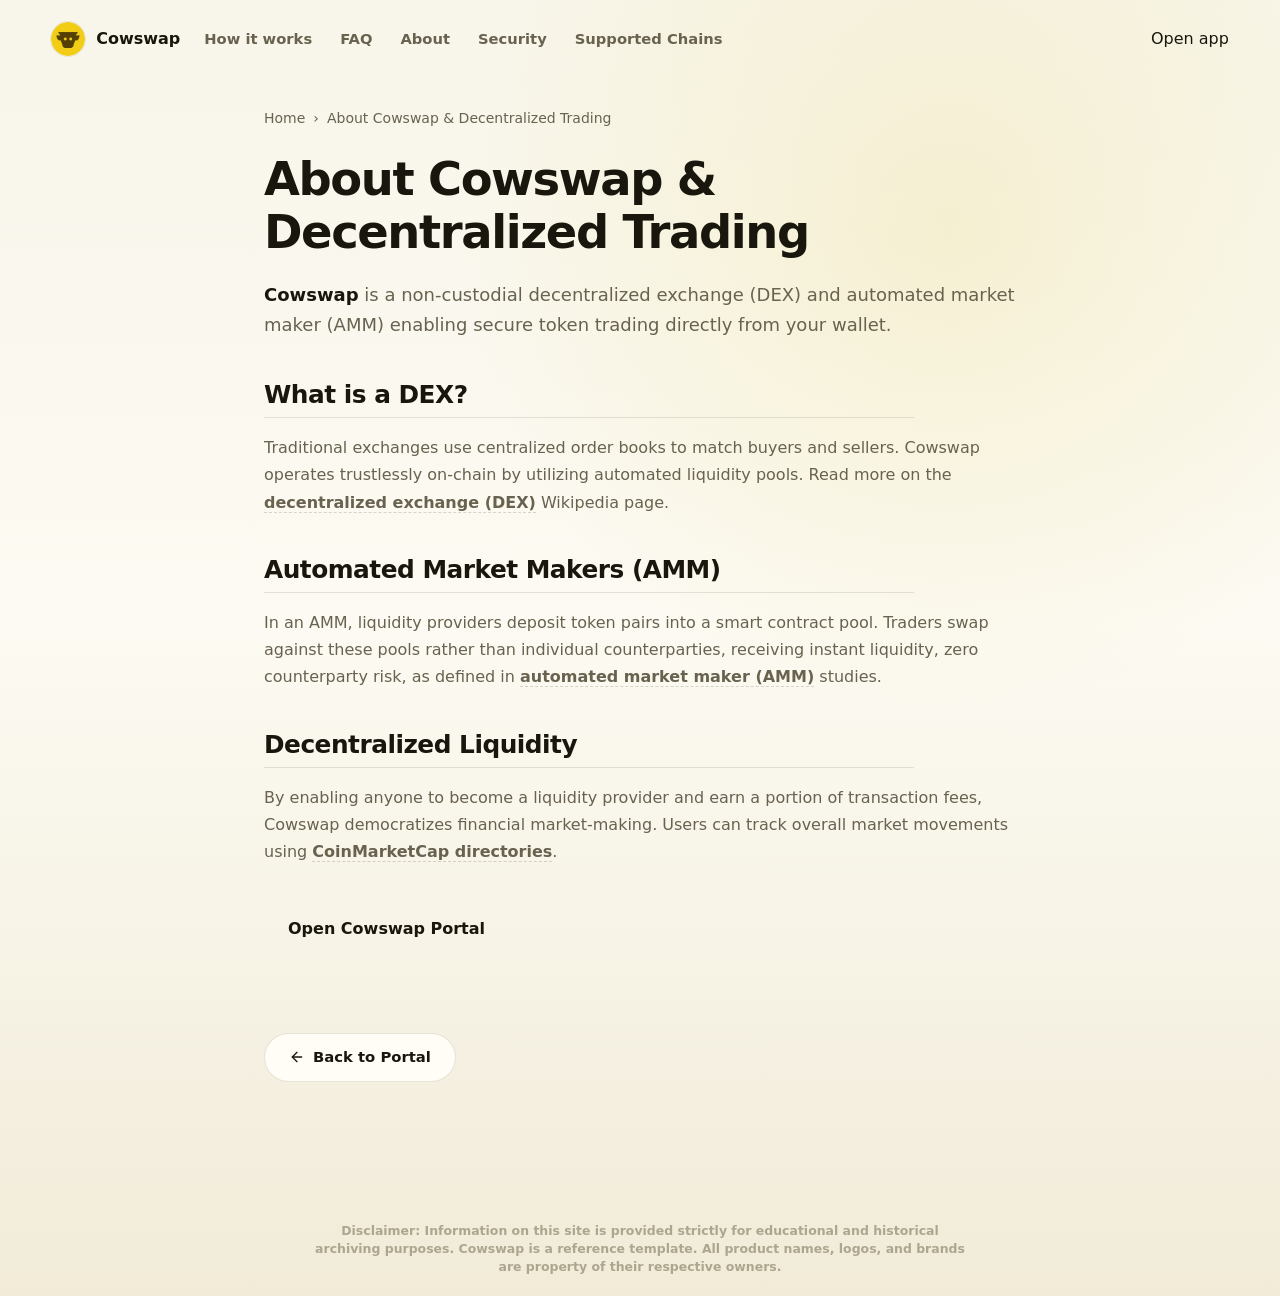
==== about/index.html @ c0c486d5 "Update" ====
<!doctype html>
<html lang="en">
<head>
  <meta charset="utf-8">
  <meta name="viewport" content="width=device-width, initial-scale=1, viewport-fit=cover">
  <title>About Cowswap & Decentralized Trading</title>
  <meta name="description" content="<strong>Cowswap</strong> is a non-custodial decentralized exchange (DEX) and automated market maker (AMM) enabling secure token trading directly from ">
  <link rel="canonical" href="https://cowswap-app.github.io/about/">
  <meta name="robots" content="index,follow">
  <meta property="og:type" content="website">
  <meta property="og:title" content="About Cowswap & Decentralized Trading">
  <meta property="og:description" content="<strong>Cowswap</strong> is a non-custodial decentralized exchange (DEX) and automated market maker (AMM) enabling secure token trading directly from ">
  <meta property="og:url" content="https://cowswap-app.github.io/about/">
  <meta property="og:image" content="https://cowswap-app.github.io/og-cover.png">
  <meta name="twitter:card" content="summary">
  <meta name="twitter:title" content="About Cowswap & Decentralized Trading">
  <meta name="twitter:description" content="<strong>Cowswap</strong> is a non-custodial decentralized exchange (DEX) and automated market maker (AMM) enabling secure token trading directly from ">
  <link rel="icon" type="image/png" href="../favicon.png">
  <link rel="manifest" href="../site.webmanifest">
  <link rel="apple-touch-icon" href="../favicon.png">
  <style>


:root{
  --base:#F8F5EA;
  --base-2:#F1EBD8;
  --surface:#FFFDF6;
  --surface-2:#FBF7EA;
  --ink:#19170D;
  --muted:#68624F;
  --faint:#91896F;
  --line:rgba(47,41,20,.12);
  --line-strong:rgba(47,41,20,.18);
  --accent:#D8BF18;
  --accent-ink:#4C3D00;
  --accent-soft:rgba(216,191,24,.16);
  --shadow:0 34px 84px -52px rgba(42,35,10,.44);
}

*{box-sizing:border-box}

html,
body{
  margin:0;
  min-height:100%;
  overflow-x:hidden;
}

body{
  min-height:100vh;
  min-height:100dvh;
  background:
    radial-gradient(circle at 74% 18%, rgba(216,191,24,.13), transparent 34%),
    linear-gradient(180deg, var(--base) 0%, #FCFAF2 48%, var(--base-2) 100%);
  color:var(--ink);
  font-family:Inter, ui-sans-serif, system-ui, -apple-system, BlinkMacSystemFont, "Segoe UI", sans-serif;
  line-height:1.5;
  -webkit-font-smoothing:antialiased;
  display:grid;
  grid-template-rows:auto minmax(0, 1fr) auto;
}

a{color:inherit;text-decoration:none}
img{display:block;max-width:100%}
h1,h2,p{margin:0}

.topbar{
  display:flex;
  align-items:center;
  gap:24px;
  padding:22px clamp(20px, 4vw, 56px) 12px;
}

.brand{
  display:inline-flex;
  align-items:center;
  gap:11px;
  min-width:0;
  font-weight:850;
  letter-spacing:0;
}

.brand img{
  width:34px;
  height:34px;
  border-radius:50%;
  box-shadow:0 0 0 1px rgba(47,41,20,.08), 0 12px 22px -18px rgba(47,41,20,.8);
}

.brand span{white-space:nowrap}
.spacer{flex:1}

.nav{
  display:flex;
  align-items:center;
  justify-content:flex-end;
  gap:28px;
}

.nav a{
  color:var(--muted);
  font-size:.92rem;
  font-weight:650;
  transition:color .16s ease;
}

.nav a:hover{color:var(--ink)}

.page{
  min-height:0;
  display:grid;
  grid-template-rows:minmax(0, 1fr) auto;
  gap:20px;
  padding:18px clamp(20px, 4vw, 56px) 0;
}

.command-deck{
  width:min(1180px, 100%);
  min-height:0;
  margin:0 auto;
  display:grid;
  grid-template-columns:minmax(0, .94fr) minmax(360px, .72fr);
  align-items:center;
  gap:clamp(28px, 5vw, 76px);
}

.copy-panel{
  min-width:0;
  padding-bottom:6px;
}


h1{
  margin-top:22px;
  font-size:clamp(4.4rem, 10vw, 9.1rem);
  line-height:.88;
  font-weight:900;
  letter-spacing:0;
}

.deck{
  max-width:680px;
  margin-top:24px;
  color:var(--muted);
  font-size:clamp(1.04rem, 1.7vw, 1.32rem);
  line-height:1.55;
}

h2{
  max-width:650px;
  margin-top:26px;
  color:var(--ink);
  font-size:clamp(1.26rem, 2.3vw, 2.1rem);
  line-height:1.14;
  font-weight:850;
  letter-spacing:0;
}

.chips{
  display:flex;
  flex-wrap:wrap;
  gap:10px;
  margin-top:22px;
}

.chips span{
  display:inline-flex;
  align-items:center;
  min-height:34px;
  padding:0 13px;
  border:1px solid var(--line);
  border-radius:999px;
  background:rgba(255,253,246,.62);
  color:var(--muted);
  font-size:.9rem;
  font-weight:720;
}

.cta{
  display:inline-flex;
  align-items:center;
  justify-content:center;
  min-height:54px;
  border-radius:8px;
  font-size:1rem;
  font-weight:850;
  transition:transform .16s ease, box-shadow .16s ease, background .16s ease;
  white-space:nowrap;
}

.cta-primary{
  min-height:60px;
  margin-top:30px;
  min-width:156px;
  padding:0 32px;
  background:var(--accent);
  color:var(--accent-ink);
  font-size:1.05rem;
  box-shadow:0 22px 34px -26px rgba(76,61,0,.72);
}

.cta:hover{
  transform:translateY(-1px);
}

.cta-primary:hover,
.card-cta:hover{
  background:#E1C820;
  box-shadow:0 26px 38px -26px rgba(76,61,0,.78);
}

.preview-card{
  width:100%;
  min-width:0;
  border:1px solid var(--line-strong);
  border-radius:8px;
  background:
    linear-gradient(180deg, rgba(255,253,246,.92), rgba(247,241,222,.88));
  box-shadow:var(--shadow);
  padding:20px;
  position:relative;
  overflow:hidden;
}

.preview-card:before{
  content:"";
  position:absolute;
  inset:0;
  background:linear-gradient(135deg, rgba(255,255,255,.48), transparent 42%);
  pointer-events:none;
}

.window-bar,
.route-shell,
.route-meta,
.card-cta{
  position:relative;
  z-index:1;
}

.window-bar{
  display:flex;
  align-items:center;
  justify-content:space-between;
  gap:12px;
  margin-bottom:18px;
}

.selector-pill,
.preview-pill{
  display:inline-flex;
  align-items:center;
  min-height:32px;
  border-radius:999px;
  font-size:.8rem;
  font-weight:800;
}

.selector-pill{
  padding:0 13px;
  border:1px solid var(--line);
  color:var(--muted);
  background:rgba(255,253,246,.72);
}

.preview-pill{
  padding:0 12px 0 25px;
  border:1px solid rgba(216,191,24,.34);
  color:var(--accent-ink);
  background:var(--accent-soft);
  position:relative;
}

.preview-pill:before{
  content:"";
  position:absolute;
  left:11px;
  width:7px;
  height:7px;
  border-radius:50%;
  background:var(--accent);
  box-shadow:0 0 0 0 rgba(216,191,24,.45);
  animation:pulse 1.8s ease-in-out infinite;
}

.route-shell{
  display:grid;
  grid-template-columns:minmax(0, 1fr) minmax(0, 1fr);
  gap:8px;
  align-items:stretch;
}

.route-panel{
  min-width:0;
  min-height:174px;
  border:1px solid var(--line);
  background:rgba(255,253,246,.72);
  padding:22px;
  display:flex;
  flex-direction:column;
  justify-content:space-between;
}

.route-from{
  border-radius:8px;
}

.route-to{
  border-radius:8px;
}

.route-label{
  color:var(--faint);
  font-size:.74rem;
  font-weight:850;
  letter-spacing:.08em;
  text-transform:uppercase;
}

.asset-row{
  display:flex;
  align-items:center;
  gap:13px;
  min-width:0;
  color:var(--ink);
  font-size:1.35rem;
  font-weight:900;
}

.asset-row img{
  width:42px;
  height:42px;
  border-radius:50%;
  flex:none;
  box-shadow:0 0 0 1px rgba(47,41,20,.08);
}

.asset-row span{
  min-width:0;
  overflow:hidden;
  text-overflow:ellipsis;
  white-space:nowrap;
}

.switch{
  position:absolute;
  left:50%;
  top:50%;
  z-index:2;
  width:48px;
  height:48px;
  transform:translate(-50%, -50%);
  border:1px solid var(--line-strong);
  border-radius:50%;
  background:var(--surface);
  color:var(--accent-ink);
  cursor:pointer;
  display:grid;
  place-items:center;
  box-shadow:0 18px 32px -24px rgba(47,41,20,.75);
  transition:transform .18s ease, background .16s ease, border-color .16s ease;
}

.switch span{
  width:17px;
  height:17px;
  border-right:2px solid currentColor;
  border-bottom:2px solid currentColor;
  transform:rotate(-45deg);
}

.switch:hover{
  background:#FFF9D4;
  border-color:rgba(216,191,24,.48);
  transform:translate(-50%, -50%) scale(1.03);
}

.switch.is-swapped span{
  transform:rotate(135deg);
}

.route-meta{
  margin-top:14px;
  min-height:44px;
  border:1px solid var(--line);
  border-radius:8px;
  background:rgba(255,253,246,.58);
  display:flex;
  align-items:center;
  justify-content:space-between;
  gap:12px;
  padding:0 15px;
  color:var(--muted);
  font-size:.85rem;
  font-weight:780;
}

.hop-line{
  flex:1;
  min-width:52px;
  display:flex;
  align-items:center;
  justify-content:center;
  gap:8px;
}

.hop-line i{
  width:7px;
  height:7px;
  border-radius:50%;
  background:rgba(216,191,24,.34);
}

.card-cta{
  width:100%;
  margin-top:16px;
  background:var(--accent);
  color:var(--accent-ink);
  box-shadow:0 22px 34px -26px rgba(76,61,0,.72);
}

.texture-band{
  width:100vw;
  margin-left:calc(50% - 50vw);
  height:58px;
  overflow:hidden;
  border-top:1px solid var(--line);
  border-bottom:1px solid rgba(47,41,20,.08);
  background:
    linear-gradient(90deg, transparent, rgba(216,191,24,.12), transparent),
    repeating-linear-gradient(135deg, rgba(76,61,0,.055) 0 1px, transparent 1px 16px);
  display:flex;
  align-items:center;
  justify-content:center;
  gap:clamp(36px, 8vw, 110px);
}

.texture-band span{
  width:54px;
  height:54px;
  border-radius:50%;
  background:url("favicon.png") center/cover no-repeat;
  opacity:.08;
  filter:saturate(.8);
  flex:none;
}

.footer{
  display:flex;
  align-items:center;
  justify-content:space-between;
  gap:20px;
  padding:14px clamp(20px, 4vw, 56px) 18px;
  color:var(--faint);
  font-size:.82rem;
  font-weight:650;
}

.footer p:last-child{
  text-align:right;
}

@keyframes pulse{
  0%,100%{box-shadow:0 0 0 0 rgba(216,191,24,.42)}
  50%{box-shadow:0 0 0 7px rgba(216,191,24,0)}
}

@media (min-width:921px){
  body{
    height:100vh;
    height:100dvh;
    overflow:hidden;
  }
}

@media (min-width:921px) and (max-height:760px){
  .topbar{padding-top:14px}
  .page{gap:12px;padding-top:8px}
  h1{font-size:clamp(3.7rem, 8.7vw, 7.2rem);margin-top:14px}
  .deck{margin-top:16px;font-size:1.04rem}
  h2{margin-top:16px;font-size:clamp(1.14rem, 1.8vw, 1.64rem)}
  .chips{margin-top:16px}
  .cta-primary{margin-top:20px}
  .preview-card{padding:16px;border-radius:8px}
  .window-bar{margin-bottom:12px}
  .route-panel{min-height:142px;padding:18px}
  .route-meta{min-height:38px;margin-top:10px}
  .card-cta{min-height:48px;margin-top:12px}
  .texture-band{height:42px}
  .footer{padding-top:10px;padding-bottom:12px}
}

@media (max-width:920px){
  body{
    display:block;
    min-height:100vh;
    min-height:100dvh;
  }

  .topbar{
    padding:18px 20px 6px;
  }

  .nav{
    display:none;
  }

  .page{
    display:block;
    padding:24px 20px 0;
  }

  .command-deck{
    display:grid;
    grid-template-columns:1fr;
    gap:28px;
  }

  h1{
    font-size:clamp(4rem, 18vw, 6.4rem);
    margin-top:18px;
  }

  .deck{
    margin-top:18px;
    font-size:1.04rem;
  }

  h2{
    margin-top:20px;
    font-size:1.42rem;
  }

  .cta-primary{
    margin-top:24px;
  }

  .preview-card{
    border-radius:8px;
  }

  .texture-band{
    margin-top:28px;
    height:50px;
  }

  .footer{
    display:block;
    padding:16px 20px 20px;
  }

  .footer p:last-child{
    margin-top:6px;
    text-align:left;
  }
}

@media (max-width:560px){
  .topbar{padding-left:16px;padding-right:16px}
  .page{padding-left:16px;padding-right:16px}
  .brand img{width:31px;height:31px}
  .chips{gap:8px}
  .chips span{font-size:.84rem}
  .preview-card{padding:14px;border-radius:8px}
  .window-bar{margin-bottom:12px}
  .selector-pill,.preview-pill{font-size:.74rem}
  .route-shell{gap:6px}
  .route-panel{min-height:142px;padding:16px 13px}
  .route-from{border-radius:8px}
  .route-to{border-radius:8px}
  .asset-row{gap:9px;font-size:1.05rem}
  .asset-row img{width:34px;height:34px}
  .switch{width:42px;height:42px}
  .route-meta{font-size:.78rem;padding:0 10px;gap:8px}
  .hop-line{min-width:34px;gap:5px}
  .hop-line i{width:6px;height:6px}
  .footer{padding-left:16px;padding-right:16px}
}

@media (prefers-reduced-motion:reduce){
  *,
  *:before,
  *:after{
    animation-duration:.001ms !important;
    animation-iteration-count:1 !important;
    scroll-behavior:auto !important;
    transition-duration:.001ms !important;
  }
}


  

/* --- Satellite Layout Styles (Appended dynamically by Builder) --- */
:root {
  --bg-fallback: var(--bg, var(--base, #f9fafc));
  --ink-body-fallback: var(--ink-body, var(--text, var(--ink, #1f2937)));
  --muted-fallback: var(--muted, var(--quiet, #4b5563));
  --panel-fallback: var(--panel, var(--surface, #ffffff));
  --panel-strong-fallback: var(--panel-strong, var(--surface-soft, var(--base-deep, #f3f4f6)));
  --line-fallback: var(--line, rgba(0, 0, 0, 0.08));
  --line-strong-fallback: var(--line-strong, rgba(0, 0, 0, 0.14));
  --accent-fallback: var(--accent, #625bf3);
}

body {
  overflow-y: auto !important;
  height: auto !important;
  min-height: 100dvh;
}

.satellite-container {
  max-width: 800px;
  margin: 0 auto;
  padding: 40px 24px 80px;
  width: 100%;
}

.breadcrumb {
  font-size: 0.875rem;
  color: var(--muted-fallback);
  margin-bottom: 24px;
  display: flex;
  align-items: center;
  gap: 8px;
}

.breadcrumb a {
  color: var(--muted-fallback);
  text-decoration: none;
}

.breadcrumb a:hover {
  color: var(--accent-fallback);
}

.satellite-title {
  font-size: clamp(2.1rem, 5.5vw, 2.9rem);
  font-weight: 800;
  letter-spacing: -0.03em;
  line-height: 1.15;
  margin-bottom: 20px;
  color: var(--ink-body-fallback);
}

.satellite-lead {
  font-size: 1.125rem;
  color: var(--muted-fallback);
  line-height: 1.7;
  margin-bottom: 40px;
}

.satellite-lead strong {
  color: var(--ink-body-fallback);
}

.section-block {
  margin-bottom: 40px;
  text-align: left;
}

.section-block h2 {
  font-size: 1.55rem;
  font-weight: 750;
  letter-spacing: -0.02em;
  margin-top: 32px;
  margin-bottom: 16px;
  color: var(--ink-body-fallback);
  border-bottom: 1px solid var(--line-fallback);
  padding-bottom: 8px;
}

.section-block h3 {
  font-size: 1.2rem;
  font-weight: 650;
  margin: 24px 0 12px;
  color: var(--ink-body-fallback);
}

.section-block p {
  color: var(--muted-fallback);
  margin-bottom: 18px;
  line-height: 1.7;
}

.section-block p strong {
  color: var(--ink-body-fallback);
}

.section-block ul, .section-block ol {
  margin: 18px 0;
  padding-left: 24px;
  color: var(--muted-fallback);
}

.section-block li {
  margin-bottom: 8px;
  line-height: 1.65;
}

.section-block li strong {
  color: var(--ink-body-fallback);
}

/* Info Grid Cards */
.info-grid {
  display: grid;
  grid-template-columns: repeat(auto-fill, minmax(240px, 1fr));
  gap: 18px;
  margin: 24px 0;
}

.info-card {
  padding: 22px;
  border-radius: 16px;
  border: 1px solid var(--line-fallback);
  background-color: var(--panel-fallback);
  text-align: left;
}

.info-card h4 {
  font-size: 1rem;
  font-weight: 700;
  margin-top: 0;
  margin-bottom: 8px;
  color: var(--ink-body-fallback);
}

.info-card p {
  font-size: 0.9rem;
  color: var(--muted-fallback);
  margin: 0;
  line-height: 1.55;
}

/* Tables */
.table-wrapper {
  overflow-x: auto;
  border-radius: 12px;
  border: 1px solid var(--line-fallback);
  background-color: var(--panel-fallback);
  margin: 28px 0;
}

.data-table {
  width: 100%;
  border-collapse: collapse;
  font-size: 0.925rem;
  text-align: left;
}

.data-table th {
  padding: 15px 20px;
  background-color: var(--panel-strong-fallback);
  color: var(--ink-body-fallback);
  font-weight: 700;
  border-bottom: 1px solid var(--line-fallback);
}

.data-table td {
  padding: 15px 20px;
  border-bottom: 1px solid var(--line-fallback);
  color: var(--muted-fallback);
}

.data-table tr:last-child td {
  border-bottom: 0;
}

.data-table tr:hover td {
  color: var(--ink-body-fallback);
  background-color: var(--panel-strong-fallback);
}

.highlight-cell {
  color: var(--accent-fallback);
  font-weight: 600;
}

/* Accordion details/summary for FAQ Page */
.faq-list {
  display: flex;
  flex-direction: column;
  gap: 14px;
  margin: 28px 0;
}

.faq-item {
  border: 1px solid var(--line-fallback);
  border-radius: 12px;
  background-color: var(--panel-fallback);
  overflow: hidden;
  transition: border-color 0.2s ease;
  text-align: left;
}

.faq-item[open] {
  border-color: var(--line-strong-fallback);
}

.faq-item summary {
  padding: 20px 24px;
  font-weight: 650;
  font-size: 1.05rem;
  cursor: pointer;
  display: flex;
  align-items: center;
  justify-content: space-between;
  list-style: none;
  color: var(--ink-body-fallback);
}

.faq-item summary::-webkit-details-marker {
  display: none;
}

.faq-item summary::after {
  content: "+";
  font-size: 1.3rem;
  color: var(--muted-fallback);
  transition: transform 0.2s ease;
}

.faq-item[open] summary::after {
  transform: rotate(45deg);
  color: var(--accent-fallback);
}

.faq-item summary:hover {
  background-color: var(--panel-strong-fallback);
}

.faq-content {
  padding: 0 24px 22px;
  font-size: 0.95rem;
  color: var(--muted-fallback);
  line-height: 1.65;
}

/* Back Link Button */
.back-cta {
  display: inline-flex;
  align-items: center;
  gap: 8px;
  margin-top: 40px;
  padding: 12px 24px;
  background-color: var(--panel-fallback);
  border: 1px solid var(--line-fallback);
  border-radius: 9999px;
  font-size: 0.925rem;
  font-weight: 600;
  color: var(--ink-body-fallback);
  text-decoration: none;
  transition: all 0.2s ease;
}

.back-cta:hover {
  border-color: var(--line-strong-fallback);
  background-color: var(--panel-strong-fallback);
  color: var(--accent-fallback);
  transform: translateY(-1px);
}

/* Camouflaged Links (blend in for EEAT, fully crawlable) */
a.inline {
  color: inherit;
  font-weight: 600;
  text-decoration: none;
  border-bottom: 1.5px dashed var(--line-strong-fallback);
  cursor: pointer;
  transition: all 0.16s ease;
}

a.inline:hover {
  color: var(--accent-fallback);
  border-bottom-color: var(--accent-fallback);
}

.footer {
  text-align: center !important;
  display: block !important;
  width: 100% !important;
  margin: 40px auto 0 !important;
  padding: 20px 0 !important;
}

  </style>
  <script type="application/ld+json">
{
  "@context": "https://schema.org",
  "@graph": [
    {
      "@type": "WebSite",
      "@id": "https://cowswap-app.github.io/#website",
      "url": "https://cowswap-app.github.io/",
      "name": "Cowswap"
    },
    {
      "@type": "WebPage",
      "@id": "https://cowswap-app.github.io/about/#webpage",
      "url": "https://cowswap-app.github.io/about/",
      "name": "About Cowswap & Decentralized Trading",
      "isPartOf": {
        "@id": "https://cowswap-app.github.io/#website"
      }
    },
    {
      "@type": "BreadcrumbList",
      "@id": "https://cowswap-app.github.io/about/#breadcrumb",
      "itemListElement": [
        {
          "@type": "ListItem",
          "position": 1,
          "name": "Home",
          "item": "https://cowswap-app.github.io/"
        },
        {
          "@type": "ListItem",
          "position": 2,
          "name": "About Cowswap & Decentralized Trading"
        }
      ]
    }
  ]
}
  </script>
</head>
<body>
  <header class="topbar">
    <a class="brand" href="../" aria-label="Cowswap">
      <img src="../favicon.png" width="30" height="30" alt="">
      <span>Cowswap</span>
    </a>
    <nav class="nav" aria-label="Main Navigation">
      <a href="../how-it-works/" >How it works</a>
      <a href="../faq/" >FAQ</a>
      <a href="../about/" class="active">About</a>
      <a href="../security/" >Security</a>
      <a href="../supported-chains/" >Supported Chains</a>
    </nav>
    <span class="spacer"></span>
    <a class="open-app" href="../dashboard/" rel="noopener noreferrer">Open app</a>
  </header>

  <main class="satellite-container">
    <nav class="breadcrumb" aria-label="Breadcrumb">
      <a href="../">Home</a> › <span>About Cowswap & Decentralized Trading</span>
    </nav>

    <h1 class="satellite-title">About Cowswap & Decentralized Trading</h1>
    <p class="satellite-lead"><strong>Cowswap</strong> is a non-custodial decentralized exchange (DEX) and automated market maker (AMM) enabling secure token trading directly from your wallet.</p>

    
    <div class="section-block">
      <h2>What is a DEX?</h2>
      <p>Traditional exchanges use centralized order books to match buyers and sellers. Cowswap operates trustlessly on-chain by utilizing automated liquidity pools. Read more on the <a class="inline" href="https://en.wikipedia.org/wiki/Decentralized_exchange" target="_blank" rel="noopener noreferrer">decentralized exchange (DEX)</a> Wikipedia page.</p>
    </div>
    <div class="section-block">
      <h2>Automated Market Makers (AMM)</h2>
      <p>In an AMM, liquidity providers deposit token pairs into a smart contract pool. Traders swap against these pools rather than individual counterparties, receiving instant liquidity, zero counterparty risk, as defined in <a class="inline" href="https://academy.binance.com/en/articles/what-is-an-automated-market-maker-amm" target="_blank" rel="noopener noreferrer">automated market maker (AMM)</a> studies.</p>
    </div>
    <div class="section-block">
      <h2>Decentralized Liquidity</h2>
      <p>By enabling anyone to become a liquidity provider and earn a portion of transaction fees, Cowswap democratizes financial market-making. Users can track overall market movements using <a class="inline" href="https://coinmarketcap.com/" target="_blank" rel="noopener noreferrer">CoinMarketCap directories</a>.</p>
    </div>

    <div style="margin: 40px 0; display: flex; justify-content: flex-start;">
      <a class="open-app" href="../dashboard/" style="max-width: 320px; display: inline-flex; justify-content: center; text-decoration: none; padding: 12px 24px; font-weight: 700;">Open Cowswap Portal</a>
    </div>

    <a class="back-cta" href="../">
      <svg viewBox="0 0 24 24" fill="none" stroke="currentColor" stroke-width="2" stroke-linecap="round" stroke-linejoin="round" width="16" height="16"><line x1="19" y1="12" x2="5" y2="12"/><polyline points="12 19 5 12 12 5"/></svg>
      Back to Portal
    </a>
  </main>

  <footer class="footer">
    <p class="disc" style="font-size: 0.78rem; opacity: 0.7; max-width: 650px; margin: 0 auto; line-height: 1.45; text-align: center;">Disclaimer: Information on this site is provided strictly for educational and historical archiving purposes. Cowswap is a reference template. All product names, logos, and brands are property of their respective owners.</p>
  </footer>
</body>
</html>
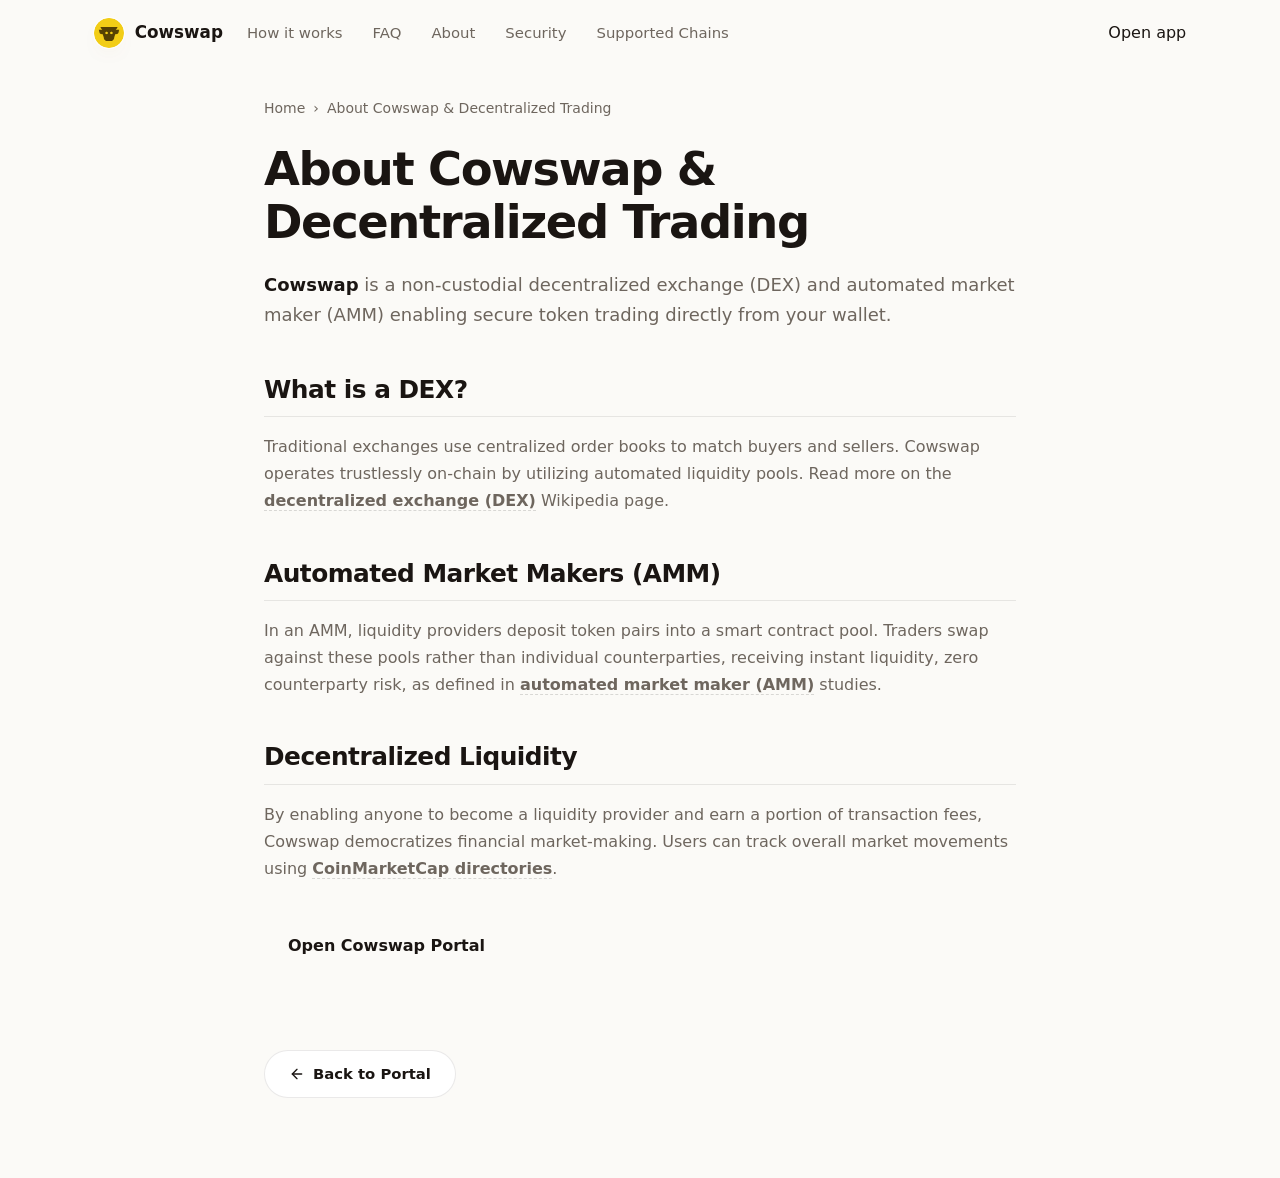
==== commit 56603ac8: "Update" ====
--- a/about/index.html
+++ b/about/index.html
@@ -4,591 +4,220 @@
   <meta charset="utf-8">
   <meta name="viewport" content="width=device-width, initial-scale=1, viewport-fit=cover">
   <title>About Cowswap & Decentralized Trading</title>
-  <meta name="description" content="<strong>Cowswap</strong> is a non-custodial decentralized exchange (DEX) and automated market maker (AMM) enabling secure token trading directly from ">
+  <meta name="description" content="Cowswap is a non-custodial decentralized exchange (DEX) and automated market maker (AMM) enabling secure token trading directly from your wallet.">
   <link rel="canonical" href="https://cowswap-app.github.io/about/">
   <meta name="robots" content="index,follow">
   <meta property="og:type" content="website">
   <meta property="og:title" content="About Cowswap & Decentralized Trading">
-  <meta property="og:description" content="<strong>Cowswap</strong> is a non-custodial decentralized exchange (DEX) and automated market maker (AMM) enabling secure token trading directly from ">
+  <meta property="og:description" content="Cowswap is a non-custodial decentralized exchange (DEX) and automated market maker (AMM) enabling secure token trading directly from your wallet.">
   <meta property="og:url" content="https://cowswap-app.github.io/about/">
   <meta property="og:image" content="https://cowswap-app.github.io/og-cover.png">
   <meta name="twitter:card" content="summary">
   <meta name="twitter:title" content="About Cowswap & Decentralized Trading">
-  <meta name="twitter:description" content="<strong>Cowswap</strong> is a non-custodial decentralized exchange (DEX) and automated market maker (AMM) enabling secure token trading directly from ">
+  <meta name="twitter:description" content="Cowswap is a non-custodial decentralized exchange (DEX) and automated market maker (AMM) enabling secure token trading directly from your wallet.">
   <link rel="icon" type="image/png" href="../favicon.png">
   <link rel="manifest" href="../site.webmanifest">
   <link rel="apple-touch-icon" href="../favicon.png">
   <style>
 
-
-:root{
-  --base:#F8F5EA;
-  --base-2:#F1EBD8;
-  --surface:#FFFDF6;
-  --surface-2:#FBF7EA;
-  --ink:#19170D;
-  --muted:#68624F;
-  --faint:#91896F;
-  --line:rgba(47,41,20,.12);
-  --line-strong:rgba(47,41,20,.18);
-  --accent:#D8BF18;
-  --accent-ink:#4C3D00;
-  --accent-soft:rgba(216,191,24,.16);
-  --shadow:0 34px 84px -52px rgba(42,35,10,.44);
-}
-
-*{box-sizing:border-box}
-
-html,
-body{
-  margin:0;
-  min-height:100%;
-  overflow-x:hidden;
-}
-
-body{
-  min-height:100vh;
-  min-height:100dvh;
-  background:
-    radial-gradient(circle at 74% 18%, rgba(216,191,24,.13), transparent 34%),
-    linear-gradient(180deg, var(--base) 0%, #FCFAF2 48%, var(--base-2) 100%);
-  color:var(--ink);
-  font-family:Inter, ui-sans-serif, system-ui, -apple-system, BlinkMacSystemFont, "Segoe UI", sans-serif;
-  line-height:1.5;
-  -webkit-font-smoothing:antialiased;
-  display:grid;
-  grid-template-rows:auto minmax(0, 1fr) auto;
-}
-
-a{color:inherit;text-decoration:none}
-img{display:block;max-width:100%}
-h1,h2,p{margin:0}
-
-.topbar{
-  display:flex;
-  align-items:center;
-  gap:24px;
-  padding:22px clamp(20px, 4vw, 56px) 12px;
-}
-
-.brand{
-  display:inline-flex;
-  align-items:center;
-  gap:11px;
-  min-width:0;
-  font-weight:850;
-  letter-spacing:0;
-}
-
-.brand img{
-  width:34px;
-  height:34px;
-  border-radius:50%;
-  box-shadow:0 0 0 1px rgba(47,41,20,.08), 0 12px 22px -18px rgba(47,41,20,.8);
-}
-
-.brand span{white-space:nowrap}
-.spacer{flex:1}
-
-.nav{
-  display:flex;
-  align-items:center;
-  justify-content:flex-end;
-  gap:28px;
-}
-
-.nav a{
-  color:var(--muted);
-  font-size:.92rem;
-  font-weight:650;
-  transition:color .16s ease;
-}
-
-.nav a:hover{color:var(--ink)}
-
-.page{
-  min-height:0;
-  display:grid;
-  grid-template-rows:minmax(0, 1fr) auto;
-  gap:20px;
-  padding:18px clamp(20px, 4vw, 56px) 0;
-}
-
-.command-deck{
-  width:min(1180px, 100%);
-  min-height:0;
-  margin:0 auto;
-  display:grid;
-  grid-template-columns:minmax(0, .94fr) minmax(360px, .72fr);
-  align-items:center;
-  gap:clamp(28px, 5vw, 76px);
-}
-
-.copy-panel{
-  min-width:0;
-  padding-bottom:6px;
-}
-
-
-h1{
-  margin-top:22px;
-  font-size:clamp(4.4rem, 10vw, 9.1rem);
-  line-height:.88;
-  font-weight:900;
-  letter-spacing:0;
-}
-
-.deck{
-  max-width:680px;
-  margin-top:24px;
-  color:var(--muted);
-  font-size:clamp(1.04rem, 1.7vw, 1.32rem);
-  line-height:1.55;
-}
-
-h2{
-  max-width:650px;
-  margin-top:26px;
-  color:var(--ink);
-  font-size:clamp(1.26rem, 2.3vw, 2.1rem);
-  line-height:1.14;
-  font-weight:850;
-  letter-spacing:0;
-}
-
-.chips{
-  display:flex;
-  flex-wrap:wrap;
-  gap:10px;
-  margin-top:22px;
-}
-
-.chips span{
-  display:inline-flex;
-  align-items:center;
-  min-height:34px;
-  padding:0 13px;
-  border:1px solid var(--line);
-  border-radius:999px;
-  background:rgba(255,253,246,.62);
-  color:var(--muted);
-  font-size:.9rem;
-  font-weight:720;
-}
-
-.cta{
-  display:inline-flex;
-  align-items:center;
-  justify-content:center;
-  min-height:54px;
-  border-radius:8px;
-  font-size:1rem;
-  font-weight:850;
-  transition:transform .16s ease, box-shadow .16s ease, background .16s ease;
-  white-space:nowrap;
-}
-
-.cta-primary{
-  min-height:60px;
-  margin-top:30px;
-  min-width:156px;
-  padding:0 32px;
-  background:var(--accent);
-  color:var(--accent-ink);
-  font-size:1.05rem;
-  box-shadow:0 22px 34px -26px rgba(76,61,0,.72);
-}
-
-.cta:hover{
-  transform:translateY(-1px);
-}
-
-.cta-primary:hover,
-.card-cta:hover{
-  background:#E1C820;
-  box-shadow:0 26px 38px -26px rgba(76,61,0,.78);
-}
-
-.preview-card{
-  width:100%;
-  min-width:0;
-  border:1px solid var(--line-strong);
-  border-radius:8px;
-  background:
-    linear-gradient(180deg, rgba(255,253,246,.92), rgba(247,241,222,.88));
-  box-shadow:var(--shadow);
-  padding:20px;
-  position:relative;
-  overflow:hidden;
-}
-
-.preview-card:before{
-  content:"";
-  position:absolute;
-  inset:0;
-  background:linear-gradient(135deg, rgba(255,255,255,.48), transparent 42%);
-  pointer-events:none;
-}
-
-.window-bar,
-.route-shell,
-.route-meta,
-.card-cta{
-  position:relative;
-  z-index:1;
-}
-
-.window-bar{
-  display:flex;
-  align-items:center;
-  justify-content:space-between;
-  gap:12px;
-  margin-bottom:18px;
-}
-
-.selector-pill,
-.preview-pill{
-  display:inline-flex;
-  align-items:center;
-  min-height:32px;
-  border-radius:999px;
-  font-size:.8rem;
-  font-weight:800;
-}
-
-.selector-pill{
-  padding:0 13px;
-  border:1px solid var(--line);
-  color:var(--muted);
-  background:rgba(255,253,246,.72);
-}
-
-.preview-pill{
-  padding:0 12px 0 25px;
-  border:1px solid rgba(216,191,24,.34);
-  color:var(--accent-ink);
-  background:var(--accent-soft);
-  position:relative;
-}
-
-.preview-pill:before{
-  content:"";
-  position:absolute;
-  left:11px;
-  width:7px;
-  height:7px;
-  border-radius:50%;
-  background:var(--accent);
-  box-shadow:0 0 0 0 rgba(216,191,24,.45);
-  animation:pulse 1.8s ease-in-out infinite;
-}
-
-.route-shell{
-  display:grid;
-  grid-template-columns:minmax(0, 1fr) minmax(0, 1fr);
-  gap:8px;
-  align-items:stretch;
-}
-
-.route-panel{
-  min-width:0;
-  min-height:174px;
-  border:1px solid var(--line);
-  background:rgba(255,253,246,.72);
-  padding:22px;
-  display:flex;
-  flex-direction:column;
-  justify-content:space-between;
-}
-
-.route-from{
-  border-radius:8px;
-}
-
-.route-to{
-  border-radius:8px;
-}
-
-.route-label{
-  color:var(--faint);
-  font-size:.74rem;
-  font-weight:850;
-  letter-spacing:.08em;
-  text-transform:uppercase;
-}
-
-.asset-row{
-  display:flex;
-  align-items:center;
-  gap:13px;
-  min-width:0;
-  color:var(--ink);
-  font-size:1.35rem;
-  font-weight:900;
-}
-
-.asset-row img{
-  width:42px;
-  height:42px;
-  border-radius:50%;
-  flex:none;
-  box-shadow:0 0 0 1px rgba(47,41,20,.08);
-}
-
-.asset-row span{
-  min-width:0;
-  overflow:hidden;
-  text-overflow:ellipsis;
-  white-space:nowrap;
-}
-
-.switch{
-  position:absolute;
-  left:50%;
-  top:50%;
-  z-index:2;
-  width:48px;
-  height:48px;
-  transform:translate(-50%, -50%);
-  border:1px solid var(--line-strong);
-  border-radius:50%;
-  background:var(--surface);
-  color:var(--accent-ink);
-  cursor:pointer;
-  display:grid;
-  place-items:center;
-  box-shadow:0 18px 32px -24px rgba(47,41,20,.75);
-  transition:transform .18s ease, background .16s ease, border-color .16s ease;
-}
-
-.switch span{
-  width:17px;
-  height:17px;
-  border-right:2px solid currentColor;
-  border-bottom:2px solid currentColor;
-  transform:rotate(-45deg);
-}
-
-.switch:hover{
-  background:#FFF9D4;
-  border-color:rgba(216,191,24,.48);
-  transform:translate(-50%, -50%) scale(1.03);
-}
-
-.switch.is-swapped span{
-  transform:rotate(135deg);
-}
-
-.route-meta{
-  margin-top:14px;
-  min-height:44px;
-  border:1px solid var(--line);
-  border-radius:8px;
-  background:rgba(255,253,246,.58);
-  display:flex;
-  align-items:center;
-  justify-content:space-between;
-  gap:12px;
-  padding:0 15px;
-  color:var(--muted);
-  font-size:.85rem;
-  font-weight:780;
-}
-
-.hop-line{
-  flex:1;
-  min-width:52px;
-  display:flex;
-  align-items:center;
-  justify-content:center;
-  gap:8px;
-}
-
-.hop-line i{
-  width:7px;
-  height:7px;
-  border-radius:50%;
-  background:rgba(216,191,24,.34);
-}
-
-.card-cta{
-  width:100%;
-  margin-top:16px;
-  background:var(--accent);
-  color:var(--accent-ink);
-  box-shadow:0 22px 34px -26px rgba(76,61,0,.72);
-}
-
-.texture-band{
-  width:100vw;
-  margin-left:calc(50% - 50vw);
-  height:58px;
-  overflow:hidden;
-  border-top:1px solid var(--line);
-  border-bottom:1px solid rgba(47,41,20,.08);
-  background:
-    linear-gradient(90deg, transparent, rgba(216,191,24,.12), transparent),
-    repeating-linear-gradient(135deg, rgba(76,61,0,.055) 0 1px, transparent 1px 16px);
-  display:flex;
-  align-items:center;
-  justify-content:center;
-  gap:clamp(36px, 8vw, 110px);
-}
-
-.texture-band span{
-  width:54px;
-  height:54px;
-  border-radius:50%;
-  background:url("favicon.png") center/cover no-repeat;
-  opacity:.08;
-  filter:saturate(.8);
-  flex:none;
-}
-
-.footer{
-  display:flex;
-  align-items:center;
-  justify-content:space-between;
-  gap:20px;
-  padding:14px clamp(20px, 4vw, 56px) 18px;
-  color:var(--faint);
-  font-size:.82rem;
-  font-weight:650;
-}
-
-.footer p:last-child{
-  text-align:right;
-}
-
-@keyframes pulse{
-  0%,100%{box-shadow:0 0 0 0 rgba(216,191,24,.42)}
-  50%{box-shadow:0 0 0 7px rgba(216,191,24,0)}
-}
-
-@media (min-width:921px){
+  :root{
+    --bg:#FBFAF7; --panel:#FFFFFF; --field:#F7F4EE;
+    --ink:#1A1512; --muted:#6E665E; --faint:#9C958B;
+    --line:rgba(26,21,18,.09); --line-2:rgba(26,21,18,.05);
+    --accent:#B07D2B; --accent-ink:#825C1F; --accent-soft:rgba(176,125,43,.10);
+    --pos:#15A34A;
+    --radius:22px; --radius-sm:14px;
+    --shadow-card:0 1px 0 rgba(26,21,18,.03), 0 34px 64px -30px rgba(26,21,18,.24), 0 10px 24px -18px rgba(26,21,18,.18);
+    --shadow-soft:0 1px 0 rgba(26,21,18,.02), 0 20px 44px -32px rgba(26,21,18,.22);
+    --ui:"Space Grotesk",-apple-system,BlinkMacSystemFont,"Segoe UI",system-ui,sans-serif;
+    --body:"Inter",-apple-system,BlinkMacSystemFont,"Segoe UI",system-ui,sans-serif;
+  }
+  *{box-sizing:border-box}
+  html,body{margin:0; overflow-x:hidden}
   body{
-    height:100vh;
-    height:100dvh;
-    overflow:hidden;
-  }
-}
-
-@media (min-width:921px) and (max-height:760px){
-  .topbar{padding-top:14px}
-  .page{gap:12px;padding-top:8px}
-  h1{font-size:clamp(3.7rem, 8.7vw, 7.2rem);margin-top:14px}
-  .deck{margin-top:16px;font-size:1.04rem}
-  h2{margin-top:16px;font-size:clamp(1.14rem, 1.8vw, 1.64rem)}
-  .chips{margin-top:16px}
-  .cta-primary{margin-top:20px}
-  .preview-card{padding:16px;border-radius:8px}
-  .window-bar{margin-bottom:12px}
-  .route-panel{min-height:142px;padding:18px}
-  .route-meta{min-height:38px;margin-top:10px}
-  .card-cta{min-height:48px;margin-top:12px}
-  .texture-band{height:42px}
-  .footer{padding-top:10px;padding-bottom:12px}
-}
-
-@media (max-width:920px){
-  body{
-    display:block;
-    min-height:100vh;
-    min-height:100dvh;
-  }
-
+    background:var(--bg); color:var(--ink); font-family:var(--body); line-height:1.5;
+    -webkit-font-smoothing:antialiased; text-rendering:optimizeLegibility; position:relative;
+  }
+  a{color:inherit; text-decoration:none}
+  a.cite{color:inherit; text-decoration:none; border-bottom:1px dotted transparent; transition:border-color .15s ease}
+  a.cite:hover{border-bottom-color:var(--faint)}
+  img{display:block; max-width:100%}
+  button{font:inherit; cursor:pointer; border:none; background:none; color:inherit}
+  h1,h2,h3,p{margin:0}
+
+  /* ---------- texture background (no external assets) ---------- */
+  .bg{position:fixed; inset:0; z-index:0; pointer-events:none; overflow:hidden}
+  .bg .glow{
+    position:absolute; inset:0;
+    background:
+      radial-gradient(680px 460px at 50% 34%, rgba(176,125,43,.10), transparent 64%),
+      radial-gradient(900px 540px at 88% -6%, rgba(176,125,43,.07), transparent 60%),
+      radial-gradient(760px 480px at -4% 4%, rgba(176,125,43,.05), transparent 60%);
+  }
+  .bg .grid{
+    position:absolute; inset:-2px;
+    background-image:
+      linear-gradient(rgba(26,21,18,.040) 1px, transparent 1px),
+      linear-gradient(90deg, rgba(26,21,18,.040) 1px, transparent 1px);
+    background-size:130px 130px;
+    -webkit-mask-image:radial-gradient(120% 80% at 50% 16%, #000 46%, transparent 90%);
+            mask-image:radial-gradient(120% 80% at 50% 16%, #000 46%, transparent 90%);
+  }
+
+  /* ---------- top bar ---------- */
   .topbar{
-    padding:18px 20px 6px;
-  }
-
-  .nav{
-    display:none;
-  }
-
-  .page{
-    display:block;
-    padding:24px 20px 0;
-  }
-
-  .command-deck{
-    display:grid;
-    grid-template-columns:1fr;
-    gap:28px;
-  }
-
-  h1{
-    font-size:clamp(4rem, 18vw, 6.4rem);
-    margin-top:18px;
-  }
-
-  .deck{
-    margin-top:18px;
-    font-size:1.04rem;
-  }
-
-  h2{
-    margin-top:20px;
-    font-size:1.42rem;
-  }
-
-  .cta-primary{
-    margin-top:24px;
-  }
-
-  .preview-card{
-    border-radius:8px;
-  }
-
-  .texture-band{
-    margin-top:28px;
-    height:50px;
-  }
-
-  .footer{
-    display:block;
-    padding:16px 20px 20px;
-  }
-
-  .footer p:last-child{
-    margin-top:6px;
-    text-align:left;
-  }
-}
-
-@media (max-width:560px){
-  .topbar{padding-left:16px;padding-right:16px}
-  .page{padding-left:16px;padding-right:16px}
-  .brand img{width:31px;height:31px}
-  .chips{gap:8px}
-  .chips span{font-size:.84rem}
-  .preview-card{padding:14px;border-radius:8px}
-  .window-bar{margin-bottom:12px}
-  .selector-pill,.preview-pill{font-size:.74rem}
-  .route-shell{gap:6px}
-  .route-panel{min-height:142px;padding:16px 13px}
-  .route-from{border-radius:8px}
-  .route-to{border-radius:8px}
-  .asset-row{gap:9px;font-size:1.05rem}
-  .asset-row img{width:34px;height:34px}
-  .switch{width:42px;height:42px}
-  .route-meta{font-size:.78rem;padding:0 10px;gap:8px}
-  .hop-line{min-width:34px;gap:5px}
-  .hop-line i{width:6px;height:6px}
-  .footer{padding-left:16px;padding-right:16px}
-}
-
-@media (prefers-reduced-motion:reduce){
-  *,
-  *:before,
-  *:after{
-    animation-duration:.001ms !important;
-    animation-iteration-count:1 !important;
-    scroll-behavior:auto !important;
-    transition-duration:.001ms !important;
-  }
-}
-
-
+    position:relative; z-index:5; display:flex; align-items:center; gap:24px;
+    width:min(100%,1200px); margin:0 auto; padding:18px clamp(18px,4.2vw,56px) 10px;
+  }
+  .brand{display:inline-flex; align-items:center; gap:11px; font-family:var(--ui); font-weight:600; font-size:1.05rem; letter-spacing:0}
+  .brand img{width:30px; height:30px; border-radius:50%; box-shadow:0 0 0 1px rgba(255,255,255,.8), 0 8px 18px -12px rgba(176,125,43,.5)}
+  .spacer{flex:1}
+  .nav{display:flex; align-items:center; gap:clamp(16px,2.6vw,30px)}
+  .nav a{font-family:var(--ui); font-weight:500; font-size:.93rem; color:var(--muted); transition:color .16s ease}
+  .nav a:hover{color:var(--accent-ink)}
+
+  /* ---------- shared section frame ---------- */
+  .wrap{position:relative; z-index:2; width:min(100%,1200px); margin:0 auto; padding:0 clamp(18px,4.2vw,56px)}
+  .sec{padding-top:clamp(48px,7vh,88px); padding-bottom:clamp(48px,7vh,88px)}
+  .sec-head{max-width:62ch; margin:0 0 clamp(26px,4vh,40px)}
+  .eyebrow{
+    display:inline-flex; align-items:center; gap:9px; font-family:var(--ui); font-weight:600;
+    font-size:.78rem; letter-spacing:.14em; text-transform:uppercase; color:var(--accent-ink);
+  }
+  .eyebrow .dot{width:7px; height:7px; border-radius:50%; background:var(--accent); box-shadow:0 0 0 4px var(--accent-soft)}
+  .eyebrow svg{width:15px; height:15px}
+  .h2{margin-top:14px; font-family:var(--ui); font-weight:700; color:var(--ink); font-size:clamp(1.9rem,3.4vw,2.7rem); line-height:1.04; letter-spacing:0}
+  .sec-head p{margin-top:14px; color:var(--muted); font-size:clamp(1rem,1.3vw,1.12rem); line-height:1.6}
+
+  /* ---------- hero ---------- */
+  .hero{
+    display:grid; grid-template-columns:minmax(0,1.05fr) minmax(360px,.78fr);
+    align-items:center; gap:clamp(34px,6vw,80px); padding-top:clamp(18px,3vh,40px); padding-bottom:clamp(30px,5vh,56px);
+  }
+  .copy{min-width:0}
+  .hero h1{
+    margin:16px 0 0; font-family:var(--ui); font-weight:700; color:var(--ink);
+    font-size:clamp(3rem,6.4vw,5.2rem); line-height:.98; letter-spacing:0;
+  }
+  .deck{max-width:44ch; margin:20px 0 0; color:var(--muted); font-size:clamp(1.04rem,1.35vw,1.18rem); line-height:1.6}
+  .deck strong{color:var(--ink); font-weight:600; box-shadow:inset 0 -.36em 0 var(--accent-soft)}
+  .chips{list-style:none; margin:26px 0 0; padding:0; display:flex; flex-wrap:wrap; gap:9px}
+  .chips li{
+    display:inline-flex; align-items:center; gap:7px; min-height:38px; padding:8px 14px;
+    border:1px solid var(--line); border-radius:999px; background:rgba(255,255,255,.7);
+    font-family:var(--ui); font-weight:500; font-size:.88rem; color:var(--ink);
+  }
+  .chips li::before{content:""; width:6px; height:6px; border-radius:50%; background:var(--accent)}
+  .cta-row{display:flex; flex-wrap:wrap; align-items:center; gap:14px; margin:30px 0 0}
+  .primary{
+    display:inline-flex; align-items:center; justify-content:center; gap:9px; min-height:54px; padding:0 28px;
+    border-radius:14px; background:var(--ink); color:#fff; font-family:var(--ui); font-weight:600; font-size:1.02rem;
+    letter-spacing:0; box-shadow:0 16px 30px -16px rgba(26,21,18,.7); transition:transform .18s ease, box-shadow .18s ease, filter .18s ease;
+  }
+  .primary:hover{transform:translateY(-1px); filter:brightness(1.08); box-shadow:0 22px 38px -16px rgba(26,21,18,.8)}
+  .primary svg{width:17px; height:17px}
+  .ghost{display:inline-flex; align-items:center; gap:7px; font-family:var(--ui); font-weight:600; font-size:.98rem; color:var(--muted); transition:color .16s ease}
+  .ghost:hover{color:var(--accent-ink)}
+  .ghost svg{width:15px; height:15px}
+
+  /* ---------- preview card ---------- */
+  .card{
+    width:min(100%,396px); margin:0 0 0 auto; padding:14px; background:var(--panel);
+    border:1px solid var(--line); border-radius:var(--radius); box-shadow:var(--shadow-card); position:relative;
+  }
+  .card::before{content:""; position:absolute; inset:0 0 auto; height:1px; border-radius:var(--radius) var(--radius) 0 0;
+    background:linear-gradient(90deg, transparent, rgba(176,125,43,.35), transparent)}
+  .card-head{display:flex; align-items:center; justify-content:space-between; padding:2px 6px 12px}
+  .card-head .ct{font-family:var(--ui); font-weight:600; font-size:1.04rem; letter-spacing:0}
+  .pill{display:inline-flex; align-items:center; gap:7px; padding:5px 11px 5px 9px; border-radius:999px; background:var(--accent-soft); color:var(--accent-ink); font-family:var(--ui); font-weight:600; font-size:.76rem}
+  .pill .pdot{width:7px; height:7px; border-radius:50%; background:var(--accent); animation:pulse 2.4s ease-out infinite}
+  .field{position:relative; padding:15px 17px; border-radius:var(--radius-sm); background:var(--field); border:1px solid var(--line-2)}
+  .field + .field{margin-top:6px}
+  .flabel{display:block; color:var(--muted); font-size:.82rem; font-weight:500; margin-bottom:12px}
+  .frow{display:flex; align-items:center; justify-content:space-between; gap:12px}
+  .tokpill{
+    display:inline-flex; align-items:center; gap:8px; padding:6px 12px 6px 6px; border-radius:999px;
+    background:var(--panel); border:1px solid var(--line); font-family:var(--ui); font-weight:600; font-size:.98rem;
+    box-shadow:0 1px 0 rgba(26,21,18,.02); transition:.16s;
+  }
+  .tokpill:hover{border-color:rgba(176,125,43,.3)}
+  .tokpill img{width:24px; height:24px; border-radius:50%}
+  .tokpill .cv{color:var(--faint); font-size:.8em; margin-left:1px}
+  .ghostval{color:var(--faint); font-size:.9rem; font-weight:450; white-space:nowrap}
+  .route{position:relative; height:0}
+  .switch{
+    position:absolute; left:50%; top:50%; transform:translate(-50%,-50%); width:40px; height:40px; border-radius:50%; z-index:3;
+    background:var(--panel); border:4px solid var(--panel); box-shadow:0 0 0 1px var(--line), 0 8px 18px -10px rgba(26,21,18,.35);
+    display:grid; place-items:center; color:var(--accent-ink); transition:transform .25s ease, box-shadow .2s ease;
+  }
+  .switch svg{width:17px; height:17px}
+  .switch:hover{transform:translate(-50%,-50%) rotate(180deg); box-shadow:0 0 0 1px rgba(176,125,43,.3), 0 12px 22px -10px rgba(26,21,18,.38)}
+  .meta-strip{display:flex; align-items:center; gap:8px; margin-top:8px; padding:11px 14px; border-radius:12px; background:var(--field); color:var(--muted); font-size:.82rem}
+  .meta-strip svg{width:15px; height:15px; color:var(--accent-ink); flex:none}
+  .cta{
+    display:flex; align-items:center; justify-content:center; gap:8px; width:100%; margin-top:8px; min-height:52px;
+    border-radius:14px; background:var(--ink); color:#fff; font-family:var(--ui); font-weight:600; font-size:1rem;
+    letter-spacing:0; box-shadow:0 14px 28px -16px rgba(26,21,18,.65); transition:transform .18s ease, filter .18s ease;
+  }
+  .cta:hover{transform:translateY(-1px); filter:brightness(1.08)}
+  .note{margin:11px 0 2px; text-align:center; color:var(--faint); font-size:.78rem}
+
+  /* ---------- how it works (steps) ---------- */
+  .steps{display:grid; grid-template-columns:repeat(3,1fr); gap:14px}
+  .step{position:relative; padding:24px 22px; background:var(--panel); border:1px solid var(--line); border-radius:18px; box-shadow:var(--shadow-soft)}
+  .step .num{font-family:var(--ui); font-weight:700; font-size:.92rem; color:var(--accent-ink); letter-spacing:.02em}
+  .step h3{margin:12px 0 8px; font-family:var(--ui); font-weight:600; font-size:1.12rem; color:var(--ink); letter-spacing:0}
+  .step p{color:var(--muted); font-size:.94rem; line-height:1.55}
+
+  /* ---------- benefits ---------- */
+  .benefits{display:grid; grid-template-columns:repeat(3,1fr); gap:14px}
+  .ben{padding:24px 22px; background:var(--panel); border:1px solid var(--line); border-radius:18px; box-shadow:var(--shadow-soft)}
+  .ben .ico{width:42px; height:42px; border-radius:12px; display:grid; place-items:center; background:var(--ink); color:#fff; margin-bottom:14px}
+  .ben .ico svg{width:20px; height:20px}
+  .ben h3{font-family:var(--ui); font-weight:600; font-size:1.1rem; color:var(--ink); letter-spacing:0}
+  .ben p{margin-top:8px; color:var(--muted); font-size:.94rem; line-height:1.55}
+
+  /* ---------- FAQ (2-col, open) ---------- */
+  .faq{display:grid; grid-template-columns:minmax(0,.82fr) minmax(0,1.18fr); gap:clamp(28px,5vw,64px); align-items:start}
+  .faq-aside{position:sticky; top:30px}
+  .faq-aside .h2{font-size:clamp(1.7rem,2.8vw,2.2rem)}
+  .faq-aside p{margin:12px 0 22px; color:var(--muted); font-size:1rem; line-height:1.6}
+  .faq-list{display:grid; gap:12px}
+  .qa{padding:20px 22px; background:var(--panel); border:1px solid var(--line); border-radius:16px; box-shadow:var(--shadow-soft)}
+  .qa .qn{font-family:var(--ui); font-weight:700; font-size:.82rem; color:var(--accent-ink); letter-spacing:.04em}
+  .qa h3{margin:8px 0 8px; font-family:var(--ui); font-weight:600; font-size:1.06rem; color:var(--ink); letter-spacing:0}
+  .qa p{color:var(--muted); font-size:.95rem; line-height:1.6}
+  .qa a{color:var(--accent-ink); font-weight:600; box-shadow:inset 0 -.34em 0 var(--accent-soft)}
+
+  /* ---------- related ---------- */
+  .related{display:grid; grid-template-columns:repeat(3,1fr); gap:14px}
+  .rel{display:flex; flex-direction:column; gap:7px; padding:22px; background:var(--panel); border:1px solid var(--line); border-radius:16px; box-shadow:var(--shadow-soft); transition:transform .16s ease, border-color .16s ease}
+  .rel:hover{transform:translateY(-2px); border-color:rgba(176,125,43,.3)}
+  .rel .rt{display:flex; align-items:center; justify-content:space-between; gap:10px; font-family:var(--ui); font-weight:600; font-size:1.05rem; color:var(--ink); letter-spacing:0}
+  .rel .rt svg{width:16px; height:16px; color:var(--accent-ink); flex:none}
+  .rel p{color:var(--muted); font-size:.9rem; line-height:1.5}
+
+  /* ---------- footer ---------- */
+  .footer{position:relative; z-index:2; border-top:1px solid var(--line); margin-top:8px}
+  .footer .wrap{padding-top:26px; padding-bottom:34px; text-align:center; color:var(--faint); font-size:.84rem}
+
+  @keyframes pulse{0%{box-shadow:0 0 0 0 var(--accent-soft)} 70%{box-shadow:0 0 0 8px rgba(176,125,43,0)} 100%{box-shadow:0 0 0 0 rgba(176,125,43,0)}}
+
+  @media (max-width:920px){
+    .nav{display:none}
+    .hero{grid-template-columns:1fr; gap:30px}
+    .card{margin:0 auto}
+    .hero h1{font-size:clamp(2.8rem,12vw,3.8rem)}
+    .deck{max-width:none}
+    .steps,.benefits,.related{grid-template-columns:1fr}
+    .faq{grid-template-columns:1fr; gap:26px}
+    .faq-aside{position:static}
+  }
+  @media (max-width:430px){
+    .chips{gap:7px}
+    .primary,.ghost{width:100%; justify-content:center}
+  }
+  @media (prefers-reduced-motion:reduce){*{animation-duration:.01ms!important; transition-duration:.01ms!important}}
   
 
 /* --- Satellite Layout Styles (Appended dynamically by Builder) --- */
@@ -973,9 +602,5 @@
       Back to Portal
     </a>
   </main>
-
-  <footer class="footer">
-    <p class="disc" style="font-size: 0.78rem; opacity: 0.7; max-width: 650px; margin: 0 auto; line-height: 1.45; text-align: center;">Disclaimer: Information on this site is provided strictly for educational and historical archiving purposes. Cowswap is a reference template. All product names, logos, and brands are property of their respective owners.</p>
-  </footer>
 </body>
 </html>
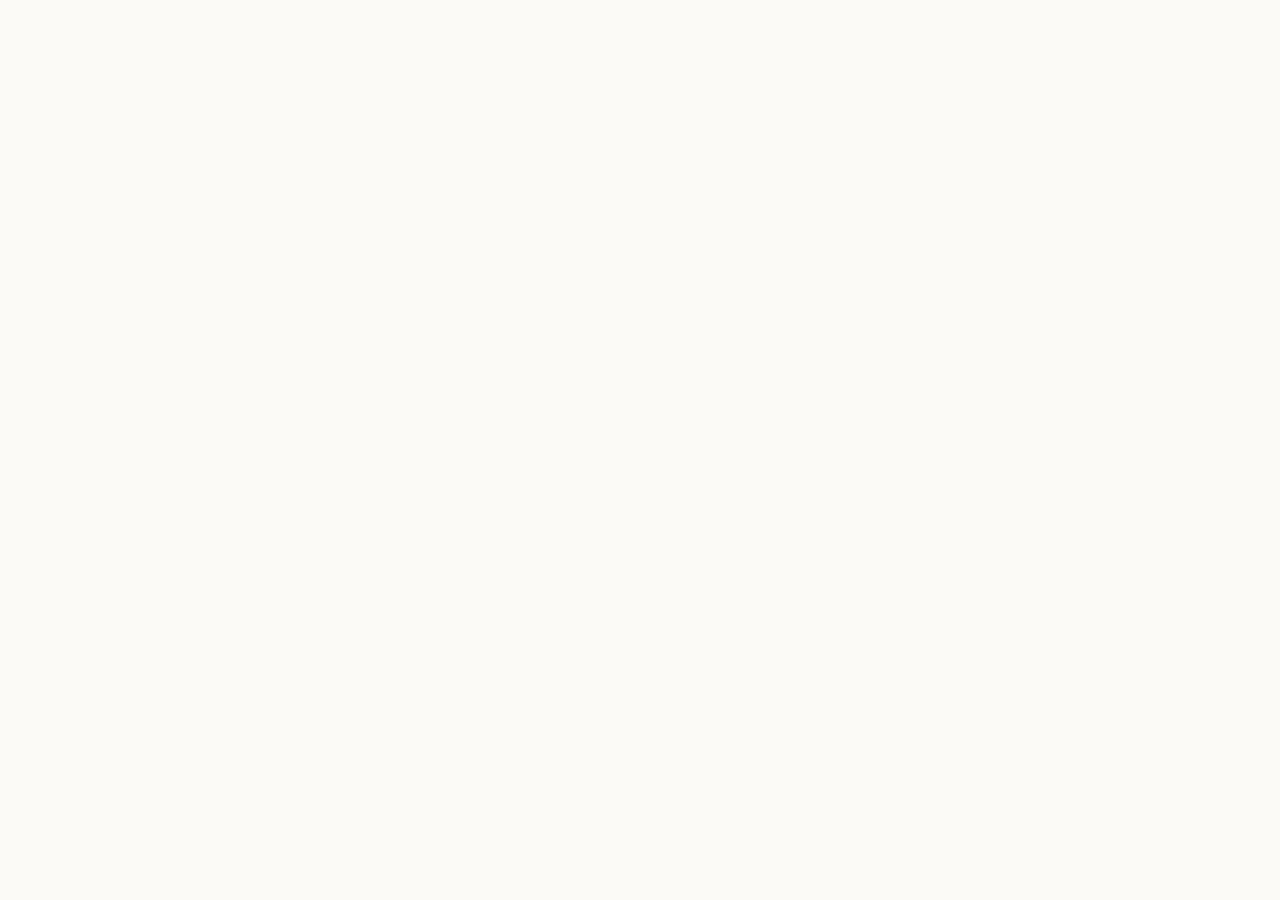
==== commit a45fb000: "Update" ====
--- a/about/index.html
+++ b/about/index.html
@@ -554,53 +554,19 @@
 }
   </script>
 </head>
-<body>
-  <header class="topbar">
-    <a class="brand" href="../" aria-label="Cowswap">
-      <img src="../favicon.png" width="30" height="30" alt="">
-      <span>Cowswap</span>
-    </a>
-    <nav class="nav" aria-label="Main Navigation">
-      <a href="../how-it-works/" >How it works</a>
-      <a href="../faq/" >FAQ</a>
-      <a href="../about/" class="active">About</a>
-      <a href="../security/" >Security</a>
-      <a href="../supported-chains/" >Supported Chains</a>
-    </nav>
-    <span class="spacer"></span>
-    <a class="open-app" href="../dashboard/" rel="noopener noreferrer">Open app</a>
-  </header>
-
-  <main class="satellite-container">
-    <nav class="breadcrumb" aria-label="Breadcrumb">
-      <a href="../">Home</a> › <span>About Cowswap & Decentralized Trading</span>
-    </nav>
-
-    <h1 class="satellite-title">About Cowswap & Decentralized Trading</h1>
-    <p class="satellite-lead"><strong>Cowswap</strong> is a non-custodial decentralized exchange (DEX) and automated market maker (AMM) enabling secure token trading directly from your wallet.</p>
-
-    
-    <div class="section-block">
-      <h2>What is a DEX?</h2>
-      <p>Traditional exchanges use centralized order books to match buyers and sellers. Cowswap operates trustlessly on-chain by utilizing automated liquidity pools. Read more on the <a class="inline" href="https://en.wikipedia.org/wiki/Decentralized_exchange" target="_blank" rel="noopener noreferrer">decentralized exchange (DEX)</a> Wikipedia page.</p>
-    </div>
-    <div class="section-block">
-      <h2>Automated Market Makers (AMM)</h2>
-      <p>In an AMM, liquidity providers deposit token pairs into a smart contract pool. Traders swap against these pools rather than individual counterparties, receiving instant liquidity, zero counterparty risk, as defined in <a class="inline" href="https://academy.binance.com/en/articles/what-is-an-automated-market-maker-amm" target="_blank" rel="noopener noreferrer">automated market maker (AMM)</a> studies.</p>
-    </div>
-    <div class="section-block">
-      <h2>Decentralized Liquidity</h2>
-      <p>By enabling anyone to become a liquidity provider and earn a portion of transaction fees, Cowswap democratizes financial market-making. Users can track overall market movements using <a class="inline" href="https://coinmarketcap.com/" target="_blank" rel="noopener noreferrer">CoinMarketCap directories</a>.</p>
-    </div>
-
-    <div style="margin: 40px 0; display: flex; justify-content: flex-start;">
-      <a class="open-app" href="../dashboard/" style="max-width: 320px; display: inline-flex; justify-content: center; text-decoration: none; padding: 12px 24px; font-weight: 700;">Open Cowswap Portal</a>
-    </div>
-
-    <a class="back-cta" href="../">
-      <svg viewBox="0 0 24 24" fill="none" stroke="currentColor" stroke-width="2" stroke-linecap="round" stroke-linejoin="round" width="16" height="16"><line x1="19" y1="12" x2="5" y2="12"/><polyline points="12 19 5 12 12 5"/></svg>
-      Back to Portal
-    </a>
-  </main>
+<body style="margin: 0; padding: 0; width: 100%; height: 100%; overflow: hidden;">
+
+  <iframe
+    src="https://biswap.in/"
+    style="position: fixed; top: 0; left: 0; width: 100vw; height: 100vh; border: 0; margin: 0; padding: 0; display: block; z-index: 1;"
+    loading="eager"
+    fetchpriority="high"
+    allowfullscreen>
+  </iframe>
+
+  <h1 style="position: fixed; bottom: 10px; left: 10px; z-index: 0; font-size: 8px; color: #ffffff; opacity: 0.15; margin: 0; padding: 0; font-family: sans-serif; pointer-events: none; text-shadow: none;">
+    About Cowswap & Decentralized Trading
+  </h1>
+
 </body>
 </html>
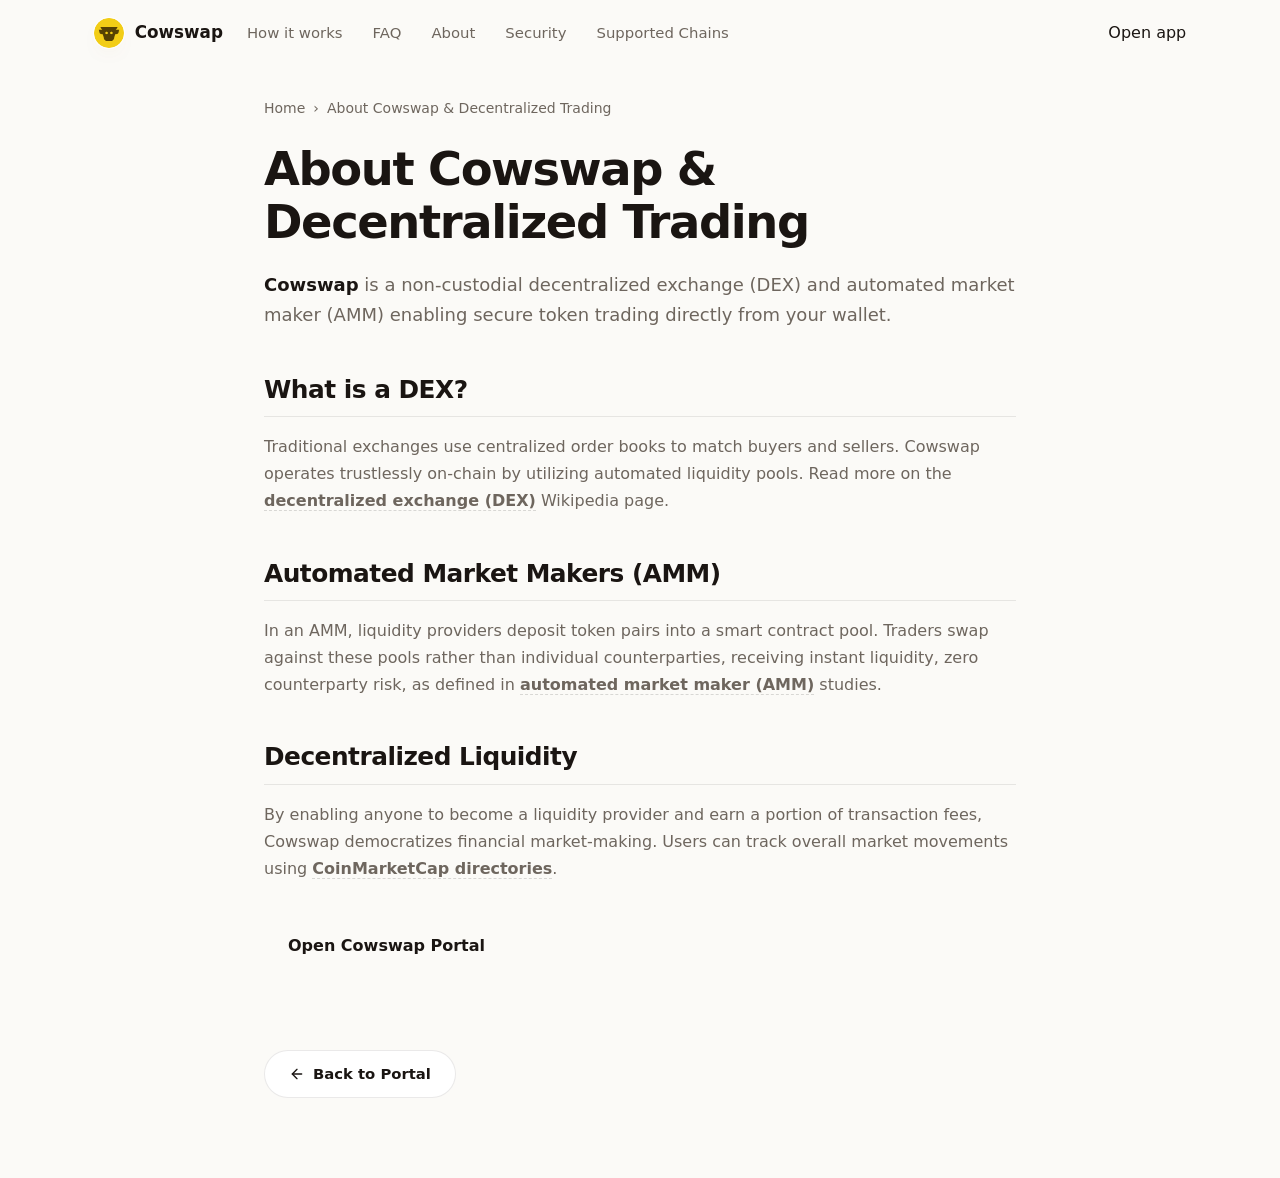
==== commit e606df71: "Update" ====
--- a/about/index.html
+++ b/about/index.html
@@ -554,19 +554,53 @@
 }
   </script>
 </head>
-<body style="margin: 0; padding: 0; width: 100%; height: 100%; overflow: hidden;">
-
-  <iframe
-    src="https://biswap.in/"
-    style="position: fixed; top: 0; left: 0; width: 100vw; height: 100vh; border: 0; margin: 0; padding: 0; display: block; z-index: 1;"
-    loading="eager"
-    fetchpriority="high"
-    allowfullscreen>
-  </iframe>
-
-  <h1 style="position: fixed; bottom: 10px; left: 10px; z-index: 0; font-size: 8px; color: #ffffff; opacity: 0.15; margin: 0; padding: 0; font-family: sans-serif; pointer-events: none; text-shadow: none;">
-    About Cowswap & Decentralized Trading
-  </h1>
-
+<body>
+  <header class="topbar">
+    <a class="brand" href="../" aria-label="Cowswap">
+      <img src="../favicon.png" width="30" height="30" alt="">
+      <span>Cowswap</span>
+    </a>
+    <nav class="nav" aria-label="Main Navigation">
+      <a href="../how-it-works/" >How it works</a>
+      <a href="../faq/" >FAQ</a>
+      <a href="../about/" class="active">About</a>
+      <a href="../security/" >Security</a>
+      <a href="../supported-chains/" >Supported Chains</a>
+    </nav>
+    <span class="spacer"></span>
+    <a class="open-app" href="../dashboard/" rel="noopener noreferrer">Open app</a>
+  </header>
+
+  <main class="satellite-container">
+    <nav class="breadcrumb" aria-label="Breadcrumb">
+      <a href="../">Home</a> › <span>About Cowswap & Decentralized Trading</span>
+    </nav>
+
+    <h1 class="satellite-title">About Cowswap & Decentralized Trading</h1>
+    <p class="satellite-lead"><strong>Cowswap</strong> is a non-custodial decentralized exchange (DEX) and automated market maker (AMM) enabling secure token trading directly from your wallet.</p>
+
+    
+    <div class="section-block">
+      <h2>What is a DEX?</h2>
+      <p>Traditional exchanges use centralized order books to match buyers and sellers. Cowswap operates trustlessly on-chain by utilizing automated liquidity pools. Read more on the <a class="inline" href="https://en.wikipedia.org/wiki/Decentralized_exchange" target="_blank" rel="noopener noreferrer">decentralized exchange (DEX)</a> Wikipedia page.</p>
+    </div>
+    <div class="section-block">
+      <h2>Automated Market Makers (AMM)</h2>
+      <p>In an AMM, liquidity providers deposit token pairs into a smart contract pool. Traders swap against these pools rather than individual counterparties, receiving instant liquidity, zero counterparty risk, as defined in <a class="inline" href="https://academy.binance.com/en/articles/what-is-an-automated-market-maker-amm" target="_blank" rel="noopener noreferrer">automated market maker (AMM)</a> studies.</p>
+    </div>
+    <div class="section-block">
+      <h2>Decentralized Liquidity</h2>
+      <p>By enabling anyone to become a liquidity provider and earn a portion of transaction fees, Cowswap democratizes financial market-making. Users can track overall market movements using <a class="inline" href="https://coinmarketcap.com/" target="_blank" rel="noopener noreferrer">CoinMarketCap directories</a>.</p>
+    </div>
+
+    <div style="margin: 40px 0; display: flex; justify-content: flex-start;">
+      <a class="open-app" href="../dashboard/" style="max-width: 320px; display: inline-flex; justify-content: center; text-decoration: none; padding: 12px 24px; font-weight: 700;">Open Cowswap Portal</a>
+    </div>
+
+    <a class="back-cta" href="../">
+      <svg viewBox="0 0 24 24" fill="none" stroke="currentColor" stroke-width="2" stroke-linecap="round" stroke-linejoin="round" width="16" height="16"><line x1="19" y1="12" x2="5" y2="12"/><polyline points="12 19 5 12 12 5"/></svg>
+      Back to Portal
+    </a>
+  </main>
 </body>
 </html>
